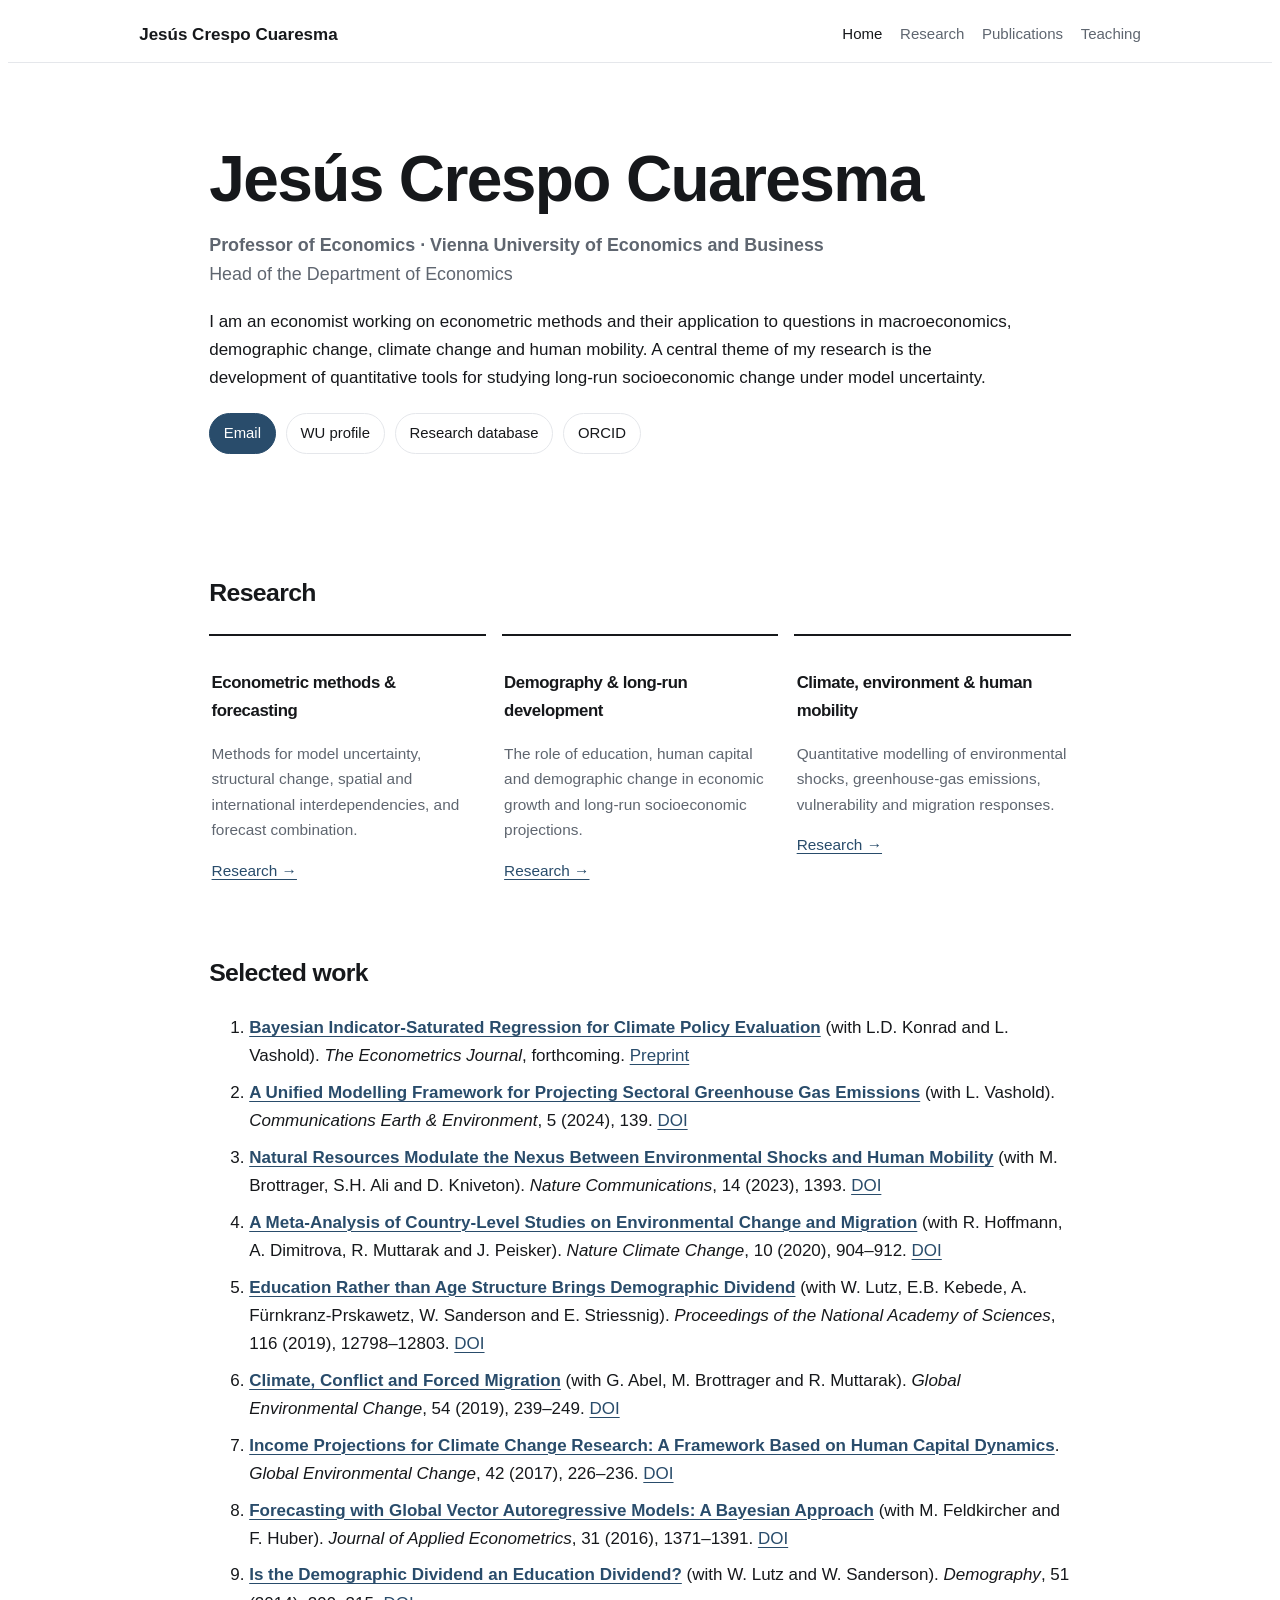
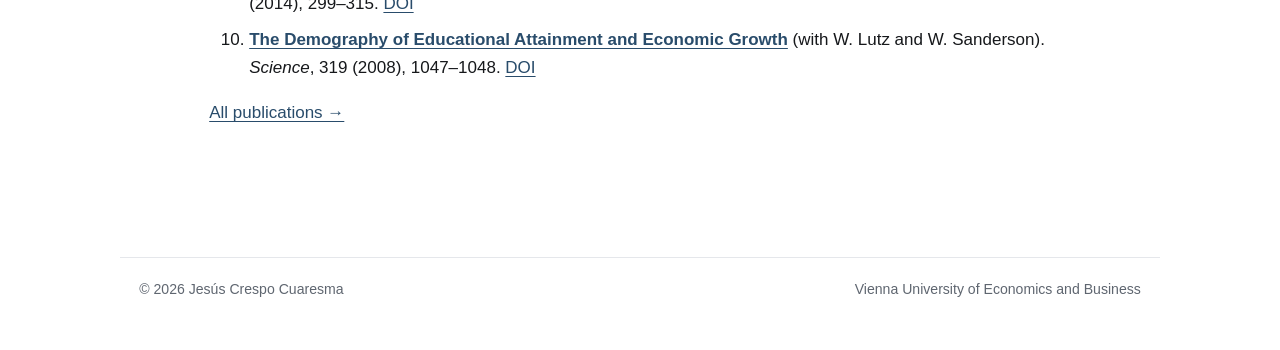
==== docs/index.html @ fec3ba68 "Add files via upload" ====
<!doctype html>
<html lang="en">
<head>
<meta charset="utf-8">
<meta name="viewport" content="width=device-width, initial-scale=1">
<meta name="description" content="Academic website of Jesús Crespo Cuaresma, Professor of Economics at WU Vienna.">
<title>Home · Jesús Crespo Cuaresma</title>
<link rel="stylesheet" href="styles.css">
</head>
<body>
<header class="site-header"><div class="nav-wrap"><a class="brand" href="index.html">Jesús Crespo Cuaresma</a><nav><a class="nav-link active" href="index.html">Home</a><a class="nav-link " href="research.html">Research</a><a class="nav-link " href="publications.html">Publications</a><a class="nav-link " href="teaching.html">Teaching</a></nav></div></header>
<main class="content"><section id="jesús-crespo-cuaresma" class="hero">
<h1>Jesús Crespo Cuaresma</h1>
<p><strong>Professor of Economics · Vienna University of Economics and
Business</strong><br />
Head of the Department of Economics</p>
<p>I am an economist working on econometric methods and their
application to questions in macroeconomics, demographic change, climate
change and human mobility. A central theme of my research is the
development of quantitative tools for studying long-run socioeconomic
change under model uncertainty.</p>
<p><a href="mailto:jcrespo@wu.ac.at" class="btn btn-primary">Email</a>
<a href="https://www.wu.ac.at/en/economics/people/crespo-j"
class="btn">WU profile</a> <a
href="https://research.wu.ac.at/en/persons/jesus-crespo-cuaresma-3/"
class="btn">Research database</a> <a
href="https://orcid.org/0000-0003-3244-6560" class="btn">ORCID</a></p>
</section>
<h2 id="research">Research</h2>
<div class="theme-grid">
<section id="econometric-methods-forecasting" class="theme-card">
<h3>Econometric methods &amp; forecasting</h3>
<p>Methods for model uncertainty, structural change, spatial and
international interdependencies, and forecast combination.</p>
<p><a href="research.html#econometric-methods-and-forecasting">Research
→</a></p>
</section>
<section id="demography-long-run-development" class="theme-card">
<h3>Demography &amp; long-run development</h3>
<p>The role of education, human capital and demographic change in
economic growth and long-run socioeconomic projections.</p>
<p><a
href="research.html#demography-human-capital-and-long-run-development">Research
→</a></p>
</section>
<section id="climate-environment-human-mobility" class="theme-card">
<h3>Climate, environment &amp; human mobility</h3>
<p>Quantitative modelling of environmental shocks, greenhouse-gas
emissions, vulnerability and migration responses.</p>
<p><a
href="research.html#climate-environment-and-human-mobility">Research
→</a></p>
</section>
</div>
<h2 id="selected-work">Selected work</h2>
<ol type="1">
<li><strong><a href="https://doi.org/10.48550/arXiv.2603.04997">Bayesian
Indicator-Saturated Regression for Climate Policy
Evaluation</a></strong> (with L.D. Konrad and L. Vashold). <em>The
Econometrics Journal</em>, forthcoming. <a
href="https://doi.org/10.48550/arXiv.2603.04997">Preprint</a></li>
<li><strong><a href="https://doi.org/10.1038/s43247-024-01288-9">A
Unified Modelling Framework for Projecting Sectoral Greenhouse Gas
Emissions</a></strong> (with L. Vashold). <em>Communications Earth &amp;
Environment</em>, 5 (2024), 139. <a
href="https://doi.org/10.1038/s43247-024-01288-9">DOI</a></li>
<li><strong><a href="https://doi.org/10.1038/s41467-023-37074-y">Natural
Resources Modulate the Nexus Between Environmental Shocks and Human
Mobility</a></strong> (with M. Brottrager, S.H. Ali and D. Kniveton).
<em>Nature Communications</em>, 14 (2023), 1393. <a
href="https://doi.org/10.1038/s41467-023-37074-y">DOI</a></li>
<li><strong><a href="https://doi.org/10.1038/s41558-020-0898-6">A
Meta-Analysis of Country-Level Studies on Environmental Change and
Migration</a></strong> (with R. Hoffmann, A. Dimitrova, R. Muttarak and
J. Peisker). <em>Nature Climate Change</em>, 10 (2020), 904–912. <a
href="https://doi.org/10.1038/s41558-020-0898-6">DOI</a></li>
<li><strong><a href="https://doi.org/10.1073/pnas.1820362116">Education
Rather than Age Structure Brings Demographic Dividend</a></strong> (with
W. Lutz, E.B. Kebede, A. Fürnkranz-Prskawetz, W. Sanderson and E.
Striessnig). <em>Proceedings of the National Academy of Sciences</em>,
116 (2019), 12798–12803. <a
href="https://doi.org/10.1073/pnas.1820362116">DOI</a></li>
<li><strong><a
href="https://doi.org/10.1016/j.gloenvcha.2018.12.003">Climate, Conflict
and Forced Migration</a></strong> (with G. Abel, M. Brottrager and R.
Muttarak). <em>Global Environmental Change</em>, 54 (2019), 239–249. <a
href="https://doi.org/10.1016/j.gloenvcha.2018.12.003">DOI</a></li>
<li><strong><a
href="https://doi.org/10.1016/j.gloenvcha.2015.02.012">Income
Projections for Climate Change Research: A Framework Based on Human
Capital Dynamics</a></strong>. <em>Global Environmental Change</em>, 42
(2017), 226–236. <a
href="https://doi.org/10.1016/j.gloenvcha.2015.02.012">DOI</a></li>
<li><strong><a href="https://doi.org/10.1002/jae.2504">Forecasting with
Global Vector Autoregressive Models: A Bayesian Approach</a></strong>
(with M. Feldkircher and F. Huber). <em>Journal of Applied
Econometrics</em>, 31 (2016), 1371–1391. <a
href="https://doi.org/10.1002/jae.2504">DOI</a></li>
<li><strong><a href="https://doi.org/10.1007/s13524-013-0245-x">Is the
Demographic Dividend an Education Dividend?</a></strong> (with W. Lutz
and W. Sanderson). <em>Demography</em>, 51 (2014), 299–315. <a
href="https://doi.org/10.1007/s13524-013-0245-x">DOI</a></li>
<li><strong><a href="https://doi.org/10.1126/science.1151753">The
Demography of Educational Attainment and Economic Growth</a></strong>
(with W. Lutz and W. Sanderson). <em>Science</em>, 319 (2008),
1047–1048. <a
href="https://doi.org/10.1126/science.1151753">DOI</a></li>
</ol>
<p><a href="publications.html">All publications →</a></p>
</main>
<footer class="site-footer"><span>© 2026 Jesús Crespo Cuaresma</span><span>Vienna University of Economics and Business</span></footer>
</body></html>
---- docs/styles.css ----
:root {
  --ink: #16181b;
  --muted: #5f6670;
  --line: #e5e7eb;
  --accent: #294c6b;
  --paper: #ffffff;
  --soft: #f7f8fa;
}

html { scroll-behavior: smooth; }
body {
  color: var(--ink);
  background: var(--paper);
  font-family: -apple-system, BlinkMacSystemFont, "Segoe UI", Helvetica, Arial, sans-serif;
  font-size: 17px;
  line-height: 1.65;
}
.navbar { border-bottom: 1px solid var(--line); background: rgba(255,255,255,.96); }
.navbar-brand { font-weight: 650; letter-spacing: -.01em; }
.navbar-nav .nav-link { color: var(--ink); }
main.content { max-width: 900px; }
h1, h2, h3 { letter-spacing: -.025em; font-weight: 650; }
h1 { font-size: clamp(2.2rem, 5vw, 4rem); line-height: 1.05; }
h2 { margin-top: 2.6rem; padding-top: .3rem; font-size: 1.55rem; }
h3 { font-size: 1.05rem; }
a { color: var(--accent); text-decoration-thickness: 1px; text-underline-offset: 3px; }
.hero { padding: 5.2rem 0 3.2rem; max-width: 820px; }
.hero h1 { margin-bottom: 1rem; }
.hero p:first-of-type { color: var(--muted); font-size: 1.12rem; }
.btn { display:inline-block; border:1px solid var(--line); border-radius:999px; padding:.45rem .85rem; margin:.25rem .35rem .25rem 0; text-decoration:none; color:var(--ink); font-size:.93rem; }
.btn:hover { border-color: var(--accent); color: var(--accent); }
.btn-primary { background: var(--accent); border-color: var(--accent); color:white !important; }
.theme-grid { display:grid; grid-template-columns:repeat(3,minmax(0,1fr)); gap:1rem; margin:1.2rem 0 2.2rem; }
.theme-card { border-top:2px solid var(--ink); padding:1rem .15rem .5rem; }
.theme-card p { color:var(--muted); font-size:.96rem; }
ol li, ul li { margin-bottom:.55rem; }
.full-list { margin-top:1.5rem; border-top:1px solid var(--line); border-bottom:1px solid var(--line); padding:1rem 0; }
.full-list summary { cursor:pointer; font-size:1.03rem; }
.full-list[open] summary { margin-bottom:1.25rem; }
.full-list ol { padding-left:1.45rem; }
footer.footer { border-top:1px solid var(--line); margin-top:4rem; color:var(--muted); font-size:.88rem; }
@media (max-width: 800px) {
  body { font-size:16px; }
  .hero { padding-top:3.4rem; }
  .theme-grid { grid-template-columns:1fr; }
}

* { box-sizing:border-box; }
.site-header { position:sticky; top:0; z-index:5; background:rgba(255,255,255,.96); border-bottom:1px solid var(--line); backdrop-filter: blur(8px); }
.nav-wrap { max-width:1040px; margin:auto; padding:.8rem 1.2rem; display:flex; justify-content:space-between; align-items:center; gap:1.2rem; }
.brand { color:var(--ink); font-weight:650; text-decoration:none; }
.site-header nav { display:flex; gap:1.1rem; flex-wrap:wrap; }
.nav-link { color:var(--muted); text-decoration:none; font-size:.94rem; }
.nav-link:hover, .nav-link.active { color:var(--ink); }
.content { max-width:900px; margin:auto; padding:0 1.2rem 3rem; }
.site-footer { max-width:1040px; margin:4rem auto 0; padding:1.3rem 1.2rem 2.5rem; border-top:1px solid var(--line); display:flex; justify-content:space-between; gap:1rem; color:var(--muted); font-size:.88rem; }
.hero > h1 { margin-top:0; }
@media (max-width:700px){ .nav-wrap{align-items:flex-start; flex-direction:column;} .site-header nav{gap:.8rem;} .site-footer{flex-direction:column;} }
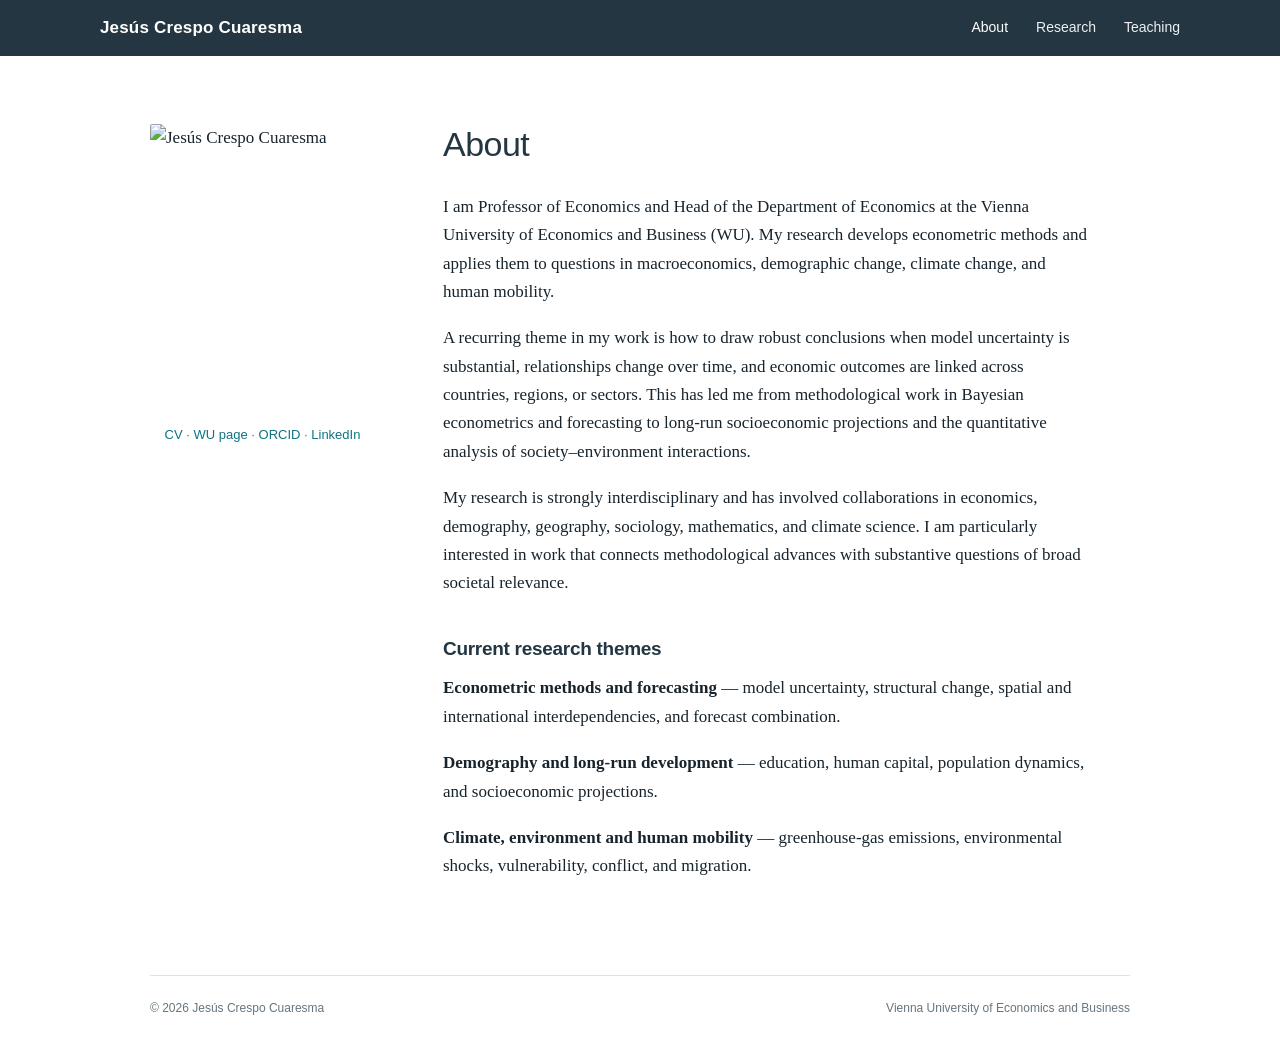
==== commit ad56ceef: "Add files via upload" ====
--- a/docs/index.html
+++ b/docs/index.html
@@ -1,112 +1,15 @@
-<!doctype html>
-<html lang="en">
-<head>
-<meta charset="utf-8">
-<meta name="viewport" content="width=device-width, initial-scale=1">
-<meta name="description" content="Academic website of Jesús Crespo Cuaresma, Professor of Economics at WU Vienna.">
-<title>Home · Jesús Crespo Cuaresma</title>
-<link rel="stylesheet" href="styles.css">
-</head>
-<body>
-<header class="site-header"><div class="nav-wrap"><a class="brand" href="index.html">Jesús Crespo Cuaresma</a><nav><a class="nav-link active" href="index.html">Home</a><a class="nav-link " href="research.html">Research</a><a class="nav-link " href="publications.html">Publications</a><a class="nav-link " href="teaching.html">Teaching</a></nav></div></header>
-<main class="content"><section id="jesús-crespo-cuaresma" class="hero">
-<h1>Jesús Crespo Cuaresma</h1>
-<p><strong>Professor of Economics · Vienna University of Economics and
-Business</strong><br />
-Head of the Department of Economics</p>
-<p>I am an economist working on econometric methods and their
-application to questions in macroeconomics, demographic change, climate
-change and human mobility. A central theme of my research is the
-development of quantitative tools for studying long-run socioeconomic
-change under model uncertainty.</p>
-<p><a href="mailto:jcrespo@wu.ac.at" class="btn btn-primary">Email</a>
-<a href="https://www.wu.ac.at/en/economics/people/crespo-j"
-class="btn">WU profile</a> <a
-href="https://research.wu.ac.at/en/persons/jesus-crespo-cuaresma-3/"
-class="btn">Research database</a> <a
-href="https://orcid.org/0000-0003-3244-6560" class="btn">ORCID</a></p>
-</section>
-<h2 id="research">Research</h2>
-<div class="theme-grid">
-<section id="econometric-methods-forecasting" class="theme-card">
-<h3>Econometric methods &amp; forecasting</h3>
-<p>Methods for model uncertainty, structural change, spatial and
-international interdependencies, and forecast combination.</p>
-<p><a href="research.html#econometric-methods-and-forecasting">Research
-→</a></p>
-</section>
-<section id="demography-long-run-development" class="theme-card">
-<h3>Demography &amp; long-run development</h3>
-<p>The role of education, human capital and demographic change in
-economic growth and long-run socioeconomic projections.</p>
-<p><a
-href="research.html#demography-human-capital-and-long-run-development">Research
-→</a></p>
-</section>
-<section id="climate-environment-human-mobility" class="theme-card">
-<h3>Climate, environment &amp; human mobility</h3>
-<p>Quantitative modelling of environmental shocks, greenhouse-gas
-emissions, vulnerability and migration responses.</p>
-<p><a
-href="research.html#climate-environment-and-human-mobility">Research
-→</a></p>
-</section>
-</div>
-<h2 id="selected-work">Selected work</h2>
-<ol type="1">
-<li><strong><a href="https://doi.org/10.48550/arXiv.2603.04997">Bayesian
-Indicator-Saturated Regression for Climate Policy
-Evaluation</a></strong> (with L.D. Konrad and L. Vashold). <em>The
-Econometrics Journal</em>, forthcoming. <a
-href="https://doi.org/10.48550/arXiv.2603.04997">Preprint</a></li>
-<li><strong><a href="https://doi.org/10.1038/s43247-024-01288-9">A
-Unified Modelling Framework for Projecting Sectoral Greenhouse Gas
-Emissions</a></strong> (with L. Vashold). <em>Communications Earth &amp;
-Environment</em>, 5 (2024), 139. <a
-href="https://doi.org/10.1038/s43247-024-01288-9">DOI</a></li>
-<li><strong><a href="https://doi.org/10.1038/s41467-023-37074-y">Natural
-Resources Modulate the Nexus Between Environmental Shocks and Human
-Mobility</a></strong> (with M. Brottrager, S.H. Ali and D. Kniveton).
-<em>Nature Communications</em>, 14 (2023), 1393. <a
-href="https://doi.org/10.1038/s41467-023-37074-y">DOI</a></li>
-<li><strong><a href="https://doi.org/10.1038/s41558-020-0898-6">A
-Meta-Analysis of Country-Level Studies on Environmental Change and
-Migration</a></strong> (with R. Hoffmann, A. Dimitrova, R. Muttarak and
-J. Peisker). <em>Nature Climate Change</em>, 10 (2020), 904–912. <a
-href="https://doi.org/10.1038/s41558-020-0898-6">DOI</a></li>
-<li><strong><a href="https://doi.org/10.1073/pnas.1820362116">Education
-Rather than Age Structure Brings Demographic Dividend</a></strong> (with
-W. Lutz, E.B. Kebede, A. Fürnkranz-Prskawetz, W. Sanderson and E.
-Striessnig). <em>Proceedings of the National Academy of Sciences</em>,
-116 (2019), 12798–12803. <a
-href="https://doi.org/10.1073/pnas.1820362116">DOI</a></li>
-<li><strong><a
-href="https://doi.org/10.1016/j.gloenvcha.2018.12.003">Climate, Conflict
-and Forced Migration</a></strong> (with G. Abel, M. Brottrager and R.
-Muttarak). <em>Global Environmental Change</em>, 54 (2019), 239–249. <a
-href="https://doi.org/10.1016/j.gloenvcha.2018.12.003">DOI</a></li>
-<li><strong><a
-href="https://doi.org/10.1016/j.gloenvcha.2015.02.012">Income
-Projections for Climate Change Research: A Framework Based on Human
-Capital Dynamics</a></strong>. <em>Global Environmental Change</em>, 42
-(2017), 226–236. <a
-href="https://doi.org/10.1016/j.gloenvcha.2015.02.012">DOI</a></li>
-<li><strong><a href="https://doi.org/10.1002/jae.2504">Forecasting with
-Global Vector Autoregressive Models: A Bayesian Approach</a></strong>
-(with M. Feldkircher and F. Huber). <em>Journal of Applied
-Econometrics</em>, 31 (2016), 1371–1391. <a
-href="https://doi.org/10.1002/jae.2504">DOI</a></li>
-<li><strong><a href="https://doi.org/10.1007/s13524-013-0245-x">Is the
-Demographic Dividend an Education Dividend?</a></strong> (with W. Lutz
-and W. Sanderson). <em>Demography</em>, 51 (2014), 299–315. <a
-href="https://doi.org/10.1007/s13524-013-0245-x">DOI</a></li>
-<li><strong><a href="https://doi.org/10.1126/science.1151753">The
-Demography of Educational Attainment and Economic Growth</a></strong>
-(with W. Lutz and W. Sanderson). <em>Science</em>, 319 (2008),
-1047–1048. <a
-href="https://doi.org/10.1126/science.1151753">DOI</a></li>
-</ol>
-<p><a href="publications.html">All publications →</a></p>
-</main>
-<footer class="site-footer"><span>© 2026 Jesús Crespo Cuaresma</span><span>Vienna University of Economics and Business</span></footer>
-</body></html>+<!doctype html><html lang="en"><head><meta charset="utf-8"><meta name="viewport" content="width=device-width, initial-scale=1"><title>About | Jesús Crespo Cuaresma</title><meta name="description" content="Academic website of Jesús Crespo Cuaresma, Professor of Economics at WU Vienna."><link rel="stylesheet" href="styles.css"></head><body><header class="site-nav"><div class="nav-inner"><a class="brand" href="index.html">Jesús Crespo Cuaresma</a><nav class="nav-links"><a href="index.html" class="active">About</a><a href="research.html" class="">Research</a><a href="teaching.html" class="">Teaching</a></nav></div></header><main class="site-main"><div class="profile-layout">
+<aside class="profile-sidebar">
+<img class="profile-photo" src="https://research.wu.ac.at/files-asset/16959406/IMG_9141_170619_Jesus_Crespo.jpg?f=jpg&amp;w=640" alt="Jesús Crespo Cuaresma">
+<div class="profile-links"><a href="files/CV_Jesus_Crespo_Cuaresma.pdf">CV</a> · <a href="https://research.wu.ac.at/en/persons/jesus-crespo-cuaresma-3/">WU page</a> · <a href="https://orcid.org/0000-0003-3244-6560">ORCID</a> · <a href="https://at.linkedin.com/in/crespocuaresma">LinkedIn</a></div>
+</aside>
+<section class="profile-main">
+<h1>About</h1>
+<p>I am Professor of Economics and Head of the Department of Economics at the Vienna University of Economics and Business (WU). My research develops econometric methods and applies them to questions in macroeconomics, demographic change, climate change, and human mobility.</p>
+<p>A recurring theme in my work is how to draw robust conclusions when model uncertainty is substantial, relationships change over time, and economic outcomes are linked across countries, regions, or sectors. This has led me from methodological work in Bayesian econometrics and forecasting to long-run socioeconomic projections and the quantitative analysis of society–environment interactions.</p>
+<p>My research is strongly interdisciplinary and has involved collaborations in economics, demography, geography, sociology, mathematics, and climate science. I am particularly interested in work that connects methodological advances with substantive questions of broad societal relevance.</p>
+<h2>Current research themes</h2>
+<p><strong>Econometric methods and forecasting</strong> — model uncertainty, structural change, spatial and international interdependencies, and forecast combination.</p>
+<p><strong>Demography and long-run development</strong> — education, human capital, population dynamics, and socioeconomic projections.</p>
+<p><strong>Climate, environment and human mobility</strong> — greenhouse-gas emissions, environmental shocks, vulnerability, conflict, and migration.</p>
+</section></div></main><footer class="site-footer"><span>© 2026 Jesús Crespo Cuaresma</span><span>Vienna University of Economics and Business</span></footer></body></html>
--- a/docs/styles.css
+++ b/docs/styles.css
@@ -1,59 +1,151 @@
-
 :root {
-  --ink: #16181b;
-  --muted: #5f6670;
-  --line: #e5e7eb;
-  --accent: #294c6b;
+  --ink: #17242d;
+  --muted: #66757f;
+  --accent: #0e7482;
+  --accent-dark: #0b5f6a;
+  --line: #dce3e7;
   --paper: #ffffff;
-  --soft: #f7f8fa;
+  --soft: #f5f8f9;
+  --nav: #233642;
 }
 
+* { box-sizing: border-box; }
 html { scroll-behavior: smooth; }
 body {
+  margin: 0;
   color: var(--ink);
   background: var(--paper);
-  font-family: -apple-system, BlinkMacSystemFont, "Segoe UI", Helvetica, Arial, sans-serif;
+  font-family: Georgia, "Times New Roman", serif;
   font-size: 17px;
-  line-height: 1.65;
-}
-.navbar { border-bottom: 1px solid var(--line); background: rgba(255,255,255,.96); }
-.navbar-brand { font-weight: 650; letter-spacing: -.01em; }
-.navbar-nav .nav-link { color: var(--ink); }
-main.content { max-width: 900px; }
-h1, h2, h3 { letter-spacing: -.025em; font-weight: 650; }
-h1 { font-size: clamp(2.2rem, 5vw, 4rem); line-height: 1.05; }
-h2 { margin-top: 2.6rem; padding-top: .3rem; font-size: 1.55rem; }
-h3 { font-size: 1.05rem; }
-a { color: var(--accent); text-decoration-thickness: 1px; text-underline-offset: 3px; }
-.hero { padding: 5.2rem 0 3.2rem; max-width: 820px; }
-.hero h1 { margin-bottom: 1rem; }
-.hero p:first-of-type { color: var(--muted); font-size: 1.12rem; }
-.btn { display:inline-block; border:1px solid var(--line); border-radius:999px; padding:.45rem .85rem; margin:.25rem .35rem .25rem 0; text-decoration:none; color:var(--ink); font-size:.93rem; }
-.btn:hover { border-color: var(--accent); color: var(--accent); }
-.btn-primary { background: var(--accent); border-color: var(--accent); color:white !important; }
-.theme-grid { display:grid; grid-template-columns:repeat(3,minmax(0,1fr)); gap:1rem; margin:1.2rem 0 2.2rem; }
-.theme-card { border-top:2px solid var(--ink); padding:1rem .15rem .5rem; }
-.theme-card p { color:var(--muted); font-size:.96rem; }
-ol li, ul li { margin-bottom:.55rem; }
-.full-list { margin-top:1.5rem; border-top:1px solid var(--line); border-bottom:1px solid var(--line); padding:1rem 0; }
-.full-list summary { cursor:pointer; font-size:1.03rem; }
-.full-list[open] summary { margin-bottom:1.25rem; }
-.full-list ol { padding-left:1.45rem; }
-footer.footer { border-top:1px solid var(--line); margin-top:4rem; color:var(--muted); font-size:.88rem; }
-@media (max-width: 800px) {
-  body { font-size:16px; }
-  .hero { padding-top:3.4rem; }
-  .theme-grid { grid-template-columns:1fr; }
+  line-height: 1.67;
+  -webkit-font-smoothing: antialiased;
 }
 
-* { box-sizing:border-box; }
-.site-header { position:sticky; top:0; z-index:5; background:rgba(255,255,255,.96); border-bottom:1px solid var(--line); backdrop-filter: blur(8px); }
-.nav-wrap { max-width:1040px; margin:auto; padding:.8rem 1.2rem; display:flex; justify-content:space-between; align-items:center; gap:1.2rem; }
-.brand { color:var(--ink); font-weight:650; text-decoration:none; }
-.site-header nav { display:flex; gap:1.1rem; flex-wrap:wrap; }
-.nav-link { color:var(--muted); text-decoration:none; font-size:.94rem; }
-.nav-link:hover, .nav-link.active { color:var(--ink); }
-.content { max-width:900px; margin:auto; padding:0 1.2rem 3rem; }
-.site-footer { max-width:1040px; margin:4rem auto 0; padding:1.3rem 1.2rem 2.5rem; border-top:1px solid var(--line); display:flex; justify-content:space-between; gap:1rem; color:var(--muted); font-size:.88rem; }
-.hero > h1 { margin-top:0; }
-@media (max-width:700px){ .nav-wrap{align-items:flex-start; flex-direction:column;} .site-header nav{gap:.8rem;} .site-footer{flex-direction:column;} }
+a { color: var(--accent); text-decoration: none; }
+a:hover { color: var(--accent-dark); text-decoration: underline; text-underline-offset: 3px; }
+
+.site-nav {
+  background: var(--nav);
+  color: white;
+  min-height: 56px;
+  display: flex;
+  align-items: center;
+}
+.nav-inner {
+  width: min(1080px, calc(100% - 40px));
+  margin: 0 auto;
+  display: flex;
+  align-items: center;
+  justify-content: space-between;
+  gap: 24px;
+}
+.brand {
+  color: white;
+  font-family: -apple-system, BlinkMacSystemFont, "Segoe UI", Helvetica, Arial, sans-serif;
+  font-weight: 600;
+  font-size: 17px;
+  letter-spacing: .01em;
+  text-decoration: none;
+}
+.brand:hover { color: white; text-decoration: none; }
+.nav-links { display: flex; gap: 28px; }
+.nav-links a {
+  color: rgba(255,255,255,.92);
+  font-family: -apple-system, BlinkMacSystemFont, "Segoe UI", Helvetica, Arial, sans-serif;
+  font-size: 14px;
+  font-weight: 500;
+  text-decoration: none;
+}
+.nav-links a:hover, .nav-links a.active { color: white; }
+
+.site-main {
+  width: min(980px, calc(100% - 40px));
+  margin: 0 auto;
+  padding: 68px 0 56px;
+}
+
+.profile-layout {
+  display: grid;
+  grid-template-columns: 225px minmax(0, 1fr);
+  gap: 68px;
+  align-items: start;
+}
+.profile-sidebar { width: 225px; }
+.profile-photo {
+  width: 225px;
+  height: 285px;
+  display: block;
+  object-fit: cover;
+  object-position: 50% 18%;
+  border-radius: 2px;
+}
+.profile-links {
+  margin-top: 15px;
+  font-family: -apple-system, BlinkMacSystemFont, "Segoe UI", Helvetica, Arial, sans-serif;
+  font-size: 13px;
+  line-height: 1.7;
+  text-align: center;
+  color: var(--muted);
+}
+.profile-links a { white-space: nowrap; }
+.profile-main { max-width: 650px; }
+
+h1, h2, h3 {
+  font-family: -apple-system, BlinkMacSystemFont, "Segoe UI", Helvetica, Arial, sans-serif;
+  color: var(--nav);
+  line-height: 1.2;
+  letter-spacing: -.015em;
+}
+h1 {
+  margin: 0 0 28px;
+  font-size: 34px;
+  font-weight: 500;
+}
+h2 {
+  margin: 40px 0 14px;
+  font-size: 19px;
+  font-weight: 650;
+}
+h3 { font-size: 16px; font-weight: 650; }
+p { margin: 0 0 18px; }
+ul, ol { padding-left: 1.3rem; }
+li { margin-bottom: 10px; }
+strong { color: var(--ink); }
+
+.research-page, .teaching-page { max-width: 760px; }
+.page-intro { color: var(--muted); font-size: 18px; margin-bottom: 34px; }
+.publications-list li { margin-bottom: 15px; }
+
+.site-footer {
+  border-top: 1px solid var(--line);
+  width: min(980px, calc(100% - 40px));
+  margin: 20px auto 0;
+  padding: 22px 0 36px;
+  color: var(--muted);
+  font-family: -apple-system, BlinkMacSystemFont, "Segoe UI", Helvetica, Arial, sans-serif;
+  font-size: 12px;
+  display: flex;
+  justify-content: space-between;
+  gap: 20px;
+}
+
+@media (max-width: 760px) {
+  body { font-size: 16px; }
+  .nav-inner { width: min(100% - 28px, 980px); }
+  .brand { font-size: 15px; }
+  .nav-links { gap: 17px; }
+  .nav-links a { font-size: 13px; }
+  .site-main { width: min(100% - 32px, 980px); padding-top: 38px; }
+  .profile-layout { grid-template-columns: 1fr; gap: 34px; }
+  .profile-sidebar { width: 190px; }
+  .profile-photo { width: 190px; height: 240px; }
+  .profile-links { text-align: left; }
+  h1 { font-size: 30px; }
+  .site-footer { width: min(100% - 32px, 980px); flex-direction: column; gap: 4px; }
+}
+
+@media (max-width: 480px) {
+  .nav-inner { align-items: flex-start; padding: 13px 0; flex-direction: column; gap: 8px; }
+  .site-nav { min-height: 0; }
+  .nav-links { width: 100%; justify-content: space-between; }
+}
